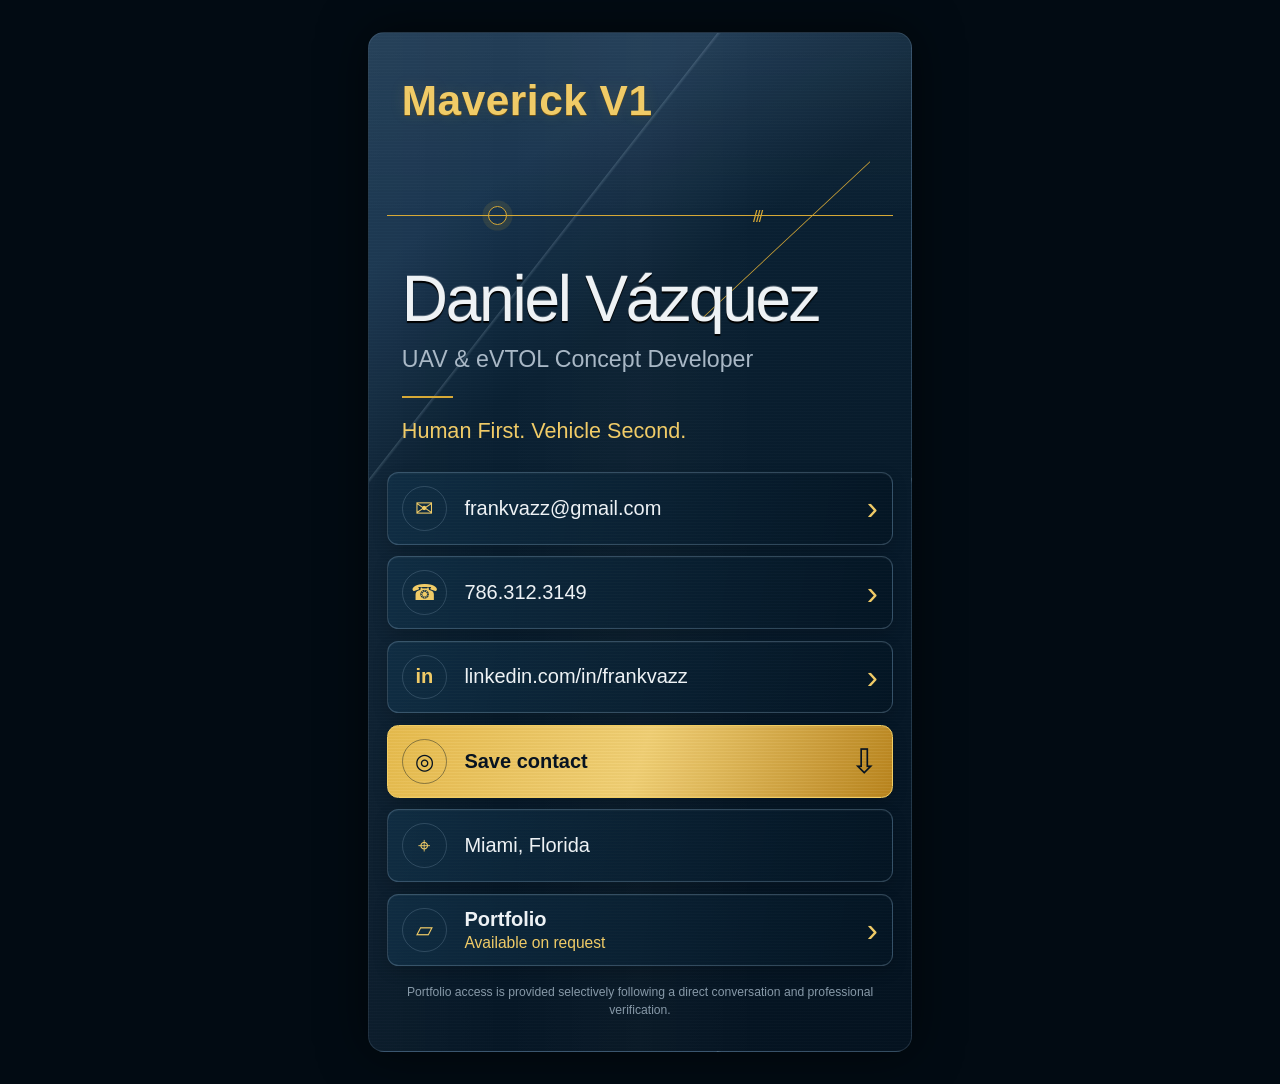
==== index.html @ b248a912 "Add interactive digital card" ====
<!doctype html>
<html lang="en">
<head>
  <meta charset="utf-8">
  <meta name="viewport" content="width=device-width, initial-scale=1, viewport-fit=cover">
  <meta name="theme-color" content="#061726">
  <meta name="description" content="Digital contact card for Daniel Vázquez, UAV & eVTOL Concept Developer.">
  <title>Daniel Vázquez | Digital Card</title>
  <link rel="stylesheet" href="styles.css">
</head>
<body>
  <main class="card" aria-label="Daniel Vázquez digital business card">
    <header class="brand">
      <p class="product">Maverick V1</p>
      <div class="circuit" aria-hidden="true">
        <span class="node"></span>
        <span class="slashes">///</span>
      </div>
    </header>

    <section class="identity">
      <h1>Daniel Vázquez</h1>
      <p class="role">UAV &amp; eVTOL Concept Developer</p>
      <span class="accent-line" aria-hidden="true"></span>
      <p class="doctrine">Human First. Vehicle Second.</p>
    </section>

    <nav class="actions" aria-label="Contact options">
      <a class="action" href="mailto:frankvazz@gmail.com" aria-label="Email Daniel Vázquez">
        <span class="icon" aria-hidden="true">✉</span>
        <span class="action-text">frankvazz@gmail.com</span>
        <span class="chevron" aria-hidden="true">›</span>
      </a>

      <a class="action" href="tel:+17863123149" aria-label="Call Daniel Vázquez">
        <span class="icon" aria-hidden="true">☎</span>
        <span class="action-text">786.312.3149</span>
        <span class="chevron" aria-hidden="true">›</span>
      </a>

      <a class="action" href="https://www.linkedin.com/in/frankvazz" target="_blank" rel="noopener noreferrer" aria-label="Open Daniel Vázquez on LinkedIn">
        <span class="icon linkedin" aria-hidden="true">in</span>
        <span class="action-text">linkedin.com/in/frankvazz</span>
        <span class="chevron" aria-hidden="true">›</span>
      </a>

      <a class="action save" href="Daniel_Vazquez.vcf" download aria-label="Save Daniel Vázquez to contacts">
        <span class="icon save-icon" aria-hidden="true">◎</span>
        <span class="action-text">Save contact</span>
        <span class="download" aria-hidden="true">⇩</span>
      </a>

      <div class="action static" aria-label="Location: Miami, Florida">
        <span class="icon" aria-hidden="true">⌖</span>
        <span class="action-text">Miami, Florida</span>
      </div>

      <a class="action portfolio" href="mailto:frankvazz@gmail.com?subject=Portfolio%20request%20%E2%80%94%20Maverick%20V1&amp;body=Hello%20Daniel%2C%0A%0AI%20would%20like%20to%20request%20access%20to%20your%20Maverick%20V1%20portfolio.%0A%0AName%3A%0ACompany%20or%20organization%3A%0APurpose%20of%20request%3A%0A" aria-label="Request the Maverick V1 portfolio by email">
        <span class="icon" aria-hidden="true">▱</span>
        <span class="action-text"><strong>Portfolio</strong><small>Available on request</small></span>
        <span class="chevron" aria-hidden="true">›</span>
      </a>
    </nav>

    <p class="notice">Portfolio access is provided selectively following a direct conversation and professional verification.</p>
  </main>
</body>
</html>
---- styles.css ----
:root {
  color-scheme: dark;
  --navy: #061726;
  --navy-2: #0a2033;
  --steel: #18354f;
  --gold: #d7a936;
  --gold-light: #f0cb67;
  --silver: #eef2f5;
  --muted: #a9b8c6;
  --line: rgba(155, 187, 211, .28);
}

* { box-sizing: border-box; }

html { min-height: 100%; background: #020b13; }

body {
  min-height: 100%;
  margin: 0;
  font-family: Inter, "Segoe UI", Arial, sans-serif;
  color: var(--silver);
  background: #020b13;
}

.card {
  position: relative;
  width: min(100%, 34rem);
  min-height: 100svh;
  margin: 0 auto;
  padding: max(2.2rem, env(safe-area-inset-top)) 1.1rem max(2rem, env(safe-area-inset-bottom));
  overflow: hidden;
  background:
    linear-gradient(128deg, transparent 0 26%, rgba(186, 213, 232, .18) 26.08%, transparent 26.35%),
    linear-gradient(180deg, rgba(255,255,255,.045), transparent 18%),
    repeating-linear-gradient(0deg, rgba(255,255,255,.013) 0 1px, rgba(0,0,0,.013) 1px 3px),
    linear-gradient(145deg, var(--steel) 0 17%, var(--navy-2) 33%, var(--navy) 76%, #04121f 100%);
  box-shadow: 0 0 3rem rgba(0, 0, 0, .55);
}

.card::after {
  content: "";
  position: absolute;
  inset: 0;
  pointer-events: none;
  background: linear-gradient(90deg, rgba(255,255,255,.025), transparent 25%, rgba(255,255,255,.018) 50%, transparent 72%);
  mix-blend-mode: screen;
}

.brand, .identity, .actions, .notice { position: relative; z-index: 1; }

.brand { padding: .55rem .95rem 1.8rem; }

.product {
  margin: 0;
  color: var(--gold-light);
  font-size: clamp(1.75rem, 8vw, 2.65rem);
  font-weight: 600;
  letter-spacing: .012em;
  text-shadow: 0 1px 0 #684d14, 0 0 1rem rgba(215,169,54,.12);
}

.circuit {
  position: relative;
  height: 5.3rem;
  margin: .4rem -.95rem 0;
  border-bottom: 1px solid var(--gold);
}

.circuit::after {
  content: "";
  position: absolute;
  right: 4.5%;
  bottom: -.05rem;
  width: 34%;
  height: 3.4rem;
  border-top: 1px solid var(--gold);
  transform: skewY(-43deg);
  transform-origin: right bottom;
}

.node {
  position: absolute;
  left: 20%;
  bottom: -.6rem;
  width: 1.2rem;
  height: 1.2rem;
  border: 1px solid var(--gold);
  border-radius: 50%;
  box-shadow: 0 0 0 .35rem rgba(215,169,54,.12);
}

.slashes { position: absolute; right: 26%; bottom: -.65rem; color: var(--gold); letter-spacing: -.1em; }

.identity { padding: 1.3rem .95rem 1.75rem; }

h1 {
  margin: 0;
  font-size: clamp(2.45rem, 11vw, 4rem);
  line-height: 1.05;
  font-weight: 400;
  letter-spacing: -.035em;
  text-shadow: 0 2px 1px #000, 0 -1px rgba(255,255,255,.28);
}

.role { margin: .8rem 0 0; color: var(--muted); font-size: clamp(1rem, 4.4vw, 1.45rem); }

.accent-line { display: block; width: 3.2rem; height: 2px; margin: 1.45rem 0 1.25rem; background: var(--gold); }

.doctrine { margin: 0; color: var(--gold-light); font-size: clamp(1.05rem, 4.5vw, 1.35rem); }

.actions { display: grid; gap: .72rem; }

.action {
  min-height: 4.55rem;
  display: grid;
  grid-template-columns: 3.25rem minmax(0,1fr) 1.6rem;
  align-items: center;
  gap: .65rem;
  padding: .55rem .9rem;
  color: var(--silver);
  text-decoration: none;
  border: 1px solid var(--line);
  border-radius: .72rem;
  background:
    repeating-linear-gradient(0deg, rgba(255,255,255,.012) 0 1px, transparent 1px 3px),
    linear-gradient(100deg, rgba(17,49,73,.72), rgba(4,21,35,.88));
  box-shadow: inset 0 1px rgba(255,255,255,.035), 0 .35rem .9rem rgba(0,0,0,.16);
  transition: border-color .18s ease, transform .18s ease, background .18s ease;
}

a.action:hover, a.action:focus-visible { border-color: rgba(240,203,103,.75); background-color: #102c43; transform: translateY(-1px); outline: none; }

.icon {
  width: 2.8rem;
  height: 2.8rem;
  display: grid;
  place-items: center;
  color: var(--gold-light);
  border: 1px solid rgba(159,188,211,.22);
  border-radius: 50%;
  font-size: 1.4rem;
  font-weight: 500;
}

.linkedin { font-weight: 700; font-size: 1.25rem; }
.action-text { min-width: 0; overflow-wrap: anywhere; font-size: clamp(1rem, 4.2vw, 1.25rem); }
.chevron, .download { justify-self: end; color: var(--gold-light); font-size: 2.1rem; font-weight: 300; }

.save {
  color: #071321;
  border-color: #f1cd63;
  background:
    repeating-linear-gradient(0deg, rgba(255,255,255,.05) 0 1px, rgba(80,50,0,.025) 1px 3px),
    linear-gradient(110deg, #e6bb4d, #f0cf74 50%, #b9841d);
  font-weight: 600;
}

.save .icon { color: #071321; border-color: rgba(7,19,33,.42); }
.save .download { color: #071321; }
.static { cursor: default; }
.portfolio .action-text { display: grid; gap: .15rem; }
.portfolio small { color: var(--gold-light); font-size: .78em; }

.notice {
  margin: 1.1rem .65rem 0;
  color: #8799a8;
  font-size: .76rem;
  line-height: 1.45;
  text-align: center;
}

@media (min-width: 38rem) {
  body { padding: 2rem 0; }
  .card { min-height: auto; border: 1px solid rgba(172,201,222,.16); border-radius: 1rem; }
}

@media (prefers-reduced-motion: reduce) {
  .action { transition: none; }
}
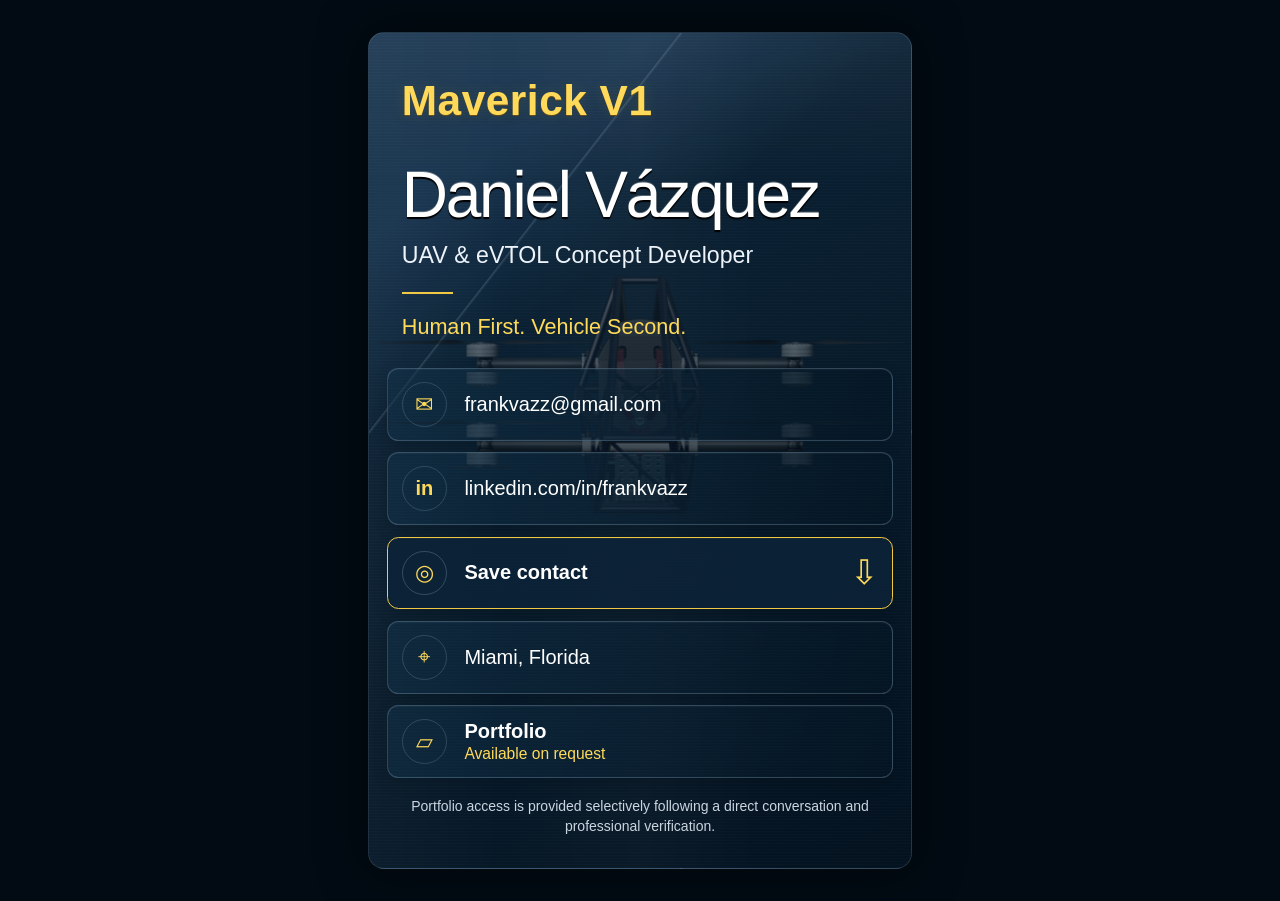
==== commit 5516bab9: "Update Maverick card background and remove phone" ====
--- a/index.html
+++ b/index.html
@@ -1,68 +1,58 @@
-<!doctype html>
-<html lang="en">
-<head>
-  <meta charset="utf-8">
-  <meta name="viewport" content="width=device-width, initial-scale=1, viewport-fit=cover">
-  <meta name="theme-color" content="#061726">
-  <meta name="description" content="Digital contact card for Daniel Vázquez, UAV & eVTOL Concept Developer.">
-  <title>Daniel Vázquez | Digital Card</title>
-  <link rel="stylesheet" href="styles.css">
-</head>
-<body>
-  <main class="card" aria-label="Daniel Vázquez digital business card">
-    <header class="brand">
-      <p class="product">Maverick V1</p>
-      <div class="circuit" aria-hidden="true">
-        <span class="node"></span>
-        <span class="slashes">///</span>
-      </div>
-    </header>
-
-    <section class="identity">
-      <h1>Daniel Vázquez</h1>
-      <p class="role">UAV &amp; eVTOL Concept Developer</p>
-      <span class="accent-line" aria-hidden="true"></span>
-      <p class="doctrine">Human First. Vehicle Second.</p>
-    </section>
-
-    <nav class="actions" aria-label="Contact options">
-      <a class="action" href="mailto:frankvazz@gmail.com" aria-label="Email Daniel Vázquez">
-        <span class="icon" aria-hidden="true">✉</span>
-        <span class="action-text">frankvazz@gmail.com</span>
-        <span class="chevron" aria-hidden="true">›</span>
-      </a>
-
-      <a class="action" href="tel:+17863123149" aria-label="Call Daniel Vázquez">
-        <span class="icon" aria-hidden="true">☎</span>
-        <span class="action-text">786.312.3149</span>
-        <span class="chevron" aria-hidden="true">›</span>
-      </a>
-
-      <a class="action" href="https://www.linkedin.com/in/frankvazz" target="_blank" rel="noopener noreferrer" aria-label="Open Daniel Vázquez on LinkedIn">
-        <span class="icon linkedin" aria-hidden="true">in</span>
-        <span class="action-text">linkedin.com/in/frankvazz</span>
-        <span class="chevron" aria-hidden="true">›</span>
-      </a>
-
-      <a class="action save" href="Daniel_Vazquez.vcf" download aria-label="Save Daniel Vázquez to contacts">
-        <span class="icon save-icon" aria-hidden="true">◎</span>
-        <span class="action-text">Save contact</span>
-        <span class="download" aria-hidden="true">⇩</span>
-      </a>
-
-      <div class="action static" aria-label="Location: Miami, Florida">
-        <span class="icon" aria-hidden="true">⌖</span>
-        <span class="action-text">Miami, Florida</span>
-      </div>
-
-      <a class="action portfolio" href="mailto:frankvazz@gmail.com?subject=Portfolio%20request%20%E2%80%94%20Maverick%20V1&amp;body=Hello%20Daniel%2C%0A%0AI%20would%20like%20to%20request%20access%20to%20your%20Maverick%20V1%20portfolio.%0A%0AName%3A%0ACompany%20or%20organization%3A%0APurpose%20of%20request%3A%0A" aria-label="Request the Maverick V1 portfolio by email">
-        <span class="icon" aria-hidden="true">▱</span>
-        <span class="action-text"><strong>Portfolio</strong><small>Available on request</small></span>
-        <span class="chevron" aria-hidden="true">›</span>
-      </a>
-    </nav>
-
-    <p class="notice">Portfolio access is provided selectively following a direct conversation and professional verification.</p>
-  </main>
-</body>
-</html>
+<!doctype html>
+<html lang="en">
+<head>
+  <meta charset="utf-8">
+  <meta name="viewport" content="width=device-width, initial-scale=1, viewport-fit=cover">
+  <meta name="theme-color" content="#061726">
+  <meta name="description" content="Digital contact card for Daniel Vázquez, UAV & eVTOL Concept Developer.">
+  <title>Daniel Vázquez | Digital Card</title>
+  <link rel="stylesheet" href="styles.css">
+</head>
+<body>
+  <main class="card" aria-label="Daniel Vázquez digital business card">
+    <header class="brand">
+      <p class="product">Maverick V1</p>
+    </header>
+
+    <section class="identity">
+      <h1>Daniel Vázquez</h1>
+      <p class="role">UAV &amp; eVTOL Concept Developer</p>
+      <span class="accent-line" aria-hidden="true"></span>
+      <p class="doctrine">Human First. Vehicle Second.</p>
+    </section>
+
+    <nav class="actions" aria-label="Contact options">
+      <a class="action" href="mailto:frankvazz@gmail.com" aria-label="Email Daniel Vázquez">
+        <span class="icon" aria-hidden="true">✉</span>
+        <span class="action-text">frankvazz@gmail.com</span>
+        <span class="chevron" aria-hidden="true">›</span>
+      </a>
+
+      <a class="action" href="https://www.linkedin.com/in/frankvazz" target="_blank" rel="noopener noreferrer" aria-label="Open Daniel Vázquez on LinkedIn">
+        <span class="icon linkedin" aria-hidden="true">in</span>
+        <span class="action-text">linkedin.com/in/frankvazz</span>
+        <span class="chevron" aria-hidden="true">›</span>
+      </a>
+
+      <a class="action save" href="Daniel_Vazquez.vcf" download aria-label="Save Daniel Vázquez to contacts">
+        <span class="icon save-icon" aria-hidden="true">◎</span>
+        <span class="action-text">Save contact</span>
+        <span class="download" aria-hidden="true">⇩</span>
+      </a>
+
+      <div class="action static" aria-label="Location: Miami, Florida">
+        <span class="icon" aria-hidden="true">⌖</span>
+        <span class="action-text">Miami, Florida</span>
+      </div>
+
+      <a class="action portfolio" href="mailto:frankvazz@gmail.com?subject=Portfolio%20request%20%E2%80%94%20Maverick%20V1&amp;body=Hello%20Daniel%2C%0A%0AI%20would%20like%20to%20request%20access%20to%20your%20Maverick%20V1%20portfolio.%0A%0AName%3A%0ACompany%20or%20organization%3A%0APurpose%20of%20request%3A%0A" aria-label="Request the Maverick V1 portfolio by email">
+        <span class="icon" aria-hidden="true">▱</span>
+        <span class="action-text"><strong>Portfolio</strong><small>Available on request</small></span>
+        <span class="chevron" aria-hidden="true">›</span>
+      </a>
+    </nav>
+
+    <p class="notice">Portfolio access is provided selectively following a direct conversation and professional verification.</p>
+  </main>
+</body>
+</html>
--- a/styles.css
+++ b/styles.css
@@ -1,179 +1,187 @@
-:root {
-  color-scheme: dark;
-  --navy: #061726;
-  --navy-2: #0a2033;
-  --steel: #18354f;
-  --gold: #d7a936;
-  --gold-light: #f0cb67;
-  --silver: #eef2f5;
-  --muted: #a9b8c6;
-  --line: rgba(155, 187, 211, .28);
-}
-
-* { box-sizing: border-box; }
-
-html { min-height: 100%; background: #020b13; }
-
-body {
-  min-height: 100%;
-  margin: 0;
-  font-family: Inter, "Segoe UI", Arial, sans-serif;
-  color: var(--silver);
-  background: #020b13;
-}
-
-.card {
-  position: relative;
-  width: min(100%, 34rem);
-  min-height: 100svh;
-  margin: 0 auto;
-  padding: max(2.2rem, env(safe-area-inset-top)) 1.1rem max(2rem, env(safe-area-inset-bottom));
-  overflow: hidden;
-  background:
-    linear-gradient(128deg, transparent 0 26%, rgba(186, 213, 232, .18) 26.08%, transparent 26.35%),
-    linear-gradient(180deg, rgba(255,255,255,.045), transparent 18%),
-    repeating-linear-gradient(0deg, rgba(255,255,255,.013) 0 1px, rgba(0,0,0,.013) 1px 3px),
-    linear-gradient(145deg, var(--steel) 0 17%, var(--navy-2) 33%, var(--navy) 76%, #04121f 100%);
-  box-shadow: 0 0 3rem rgba(0, 0, 0, .55);
-}
-
-.card::after {
-  content: "";
-  position: absolute;
-  inset: 0;
-  pointer-events: none;
-  background: linear-gradient(90deg, rgba(255,255,255,.025), transparent 25%, rgba(255,255,255,.018) 50%, transparent 72%);
-  mix-blend-mode: screen;
-}
-
-.brand, .identity, .actions, .notice { position: relative; z-index: 1; }
-
-.brand { padding: .55rem .95rem 1.8rem; }
-
-.product {
-  margin: 0;
-  color: var(--gold-light);
-  font-size: clamp(1.75rem, 8vw, 2.65rem);
-  font-weight: 600;
-  letter-spacing: .012em;
-  text-shadow: 0 1px 0 #684d14, 0 0 1rem rgba(215,169,54,.12);
-}
-
-.circuit {
-  position: relative;
-  height: 5.3rem;
-  margin: .4rem -.95rem 0;
-  border-bottom: 1px solid var(--gold);
-}
-
-.circuit::after {
-  content: "";
-  position: absolute;
-  right: 4.5%;
-  bottom: -.05rem;
-  width: 34%;
-  height: 3.4rem;
-  border-top: 1px solid var(--gold);
-  transform: skewY(-43deg);
-  transform-origin: right bottom;
-}
-
-.node {
-  position: absolute;
-  left: 20%;
-  bottom: -.6rem;
-  width: 1.2rem;
-  height: 1.2rem;
-  border: 1px solid var(--gold);
-  border-radius: 50%;
-  box-shadow: 0 0 0 .35rem rgba(215,169,54,.12);
-}
-
-.slashes { position: absolute; right: 26%; bottom: -.65rem; color: var(--gold); letter-spacing: -.1em; }
-
-.identity { padding: 1.3rem .95rem 1.75rem; }
-
-h1 {
-  margin: 0;
-  font-size: clamp(2.45rem, 11vw, 4rem);
-  line-height: 1.05;
-  font-weight: 400;
-  letter-spacing: -.035em;
-  text-shadow: 0 2px 1px #000, 0 -1px rgba(255,255,255,.28);
-}
-
-.role { margin: .8rem 0 0; color: var(--muted); font-size: clamp(1rem, 4.4vw, 1.45rem); }
-
-.accent-line { display: block; width: 3.2rem; height: 2px; margin: 1.45rem 0 1.25rem; background: var(--gold); }
-
-.doctrine { margin: 0; color: var(--gold-light); font-size: clamp(1.05rem, 4.5vw, 1.35rem); }
-
-.actions { display: grid; gap: .72rem; }
-
-.action {
-  min-height: 4.55rem;
-  display: grid;
-  grid-template-columns: 3.25rem minmax(0,1fr) 1.6rem;
-  align-items: center;
-  gap: .65rem;
-  padding: .55rem .9rem;
-  color: var(--silver);
-  text-decoration: none;
-  border: 1px solid var(--line);
-  border-radius: .72rem;
-  background:
-    repeating-linear-gradient(0deg, rgba(255,255,255,.012) 0 1px, transparent 1px 3px),
-    linear-gradient(100deg, rgba(17,49,73,.72), rgba(4,21,35,.88));
-  box-shadow: inset 0 1px rgba(255,255,255,.035), 0 .35rem .9rem rgba(0,0,0,.16);
-  transition: border-color .18s ease, transform .18s ease, background .18s ease;
-}
-
-a.action:hover, a.action:focus-visible { border-color: rgba(240,203,103,.75); background-color: #102c43; transform: translateY(-1px); outline: none; }
-
-.icon {
-  width: 2.8rem;
-  height: 2.8rem;
-  display: grid;
-  place-items: center;
-  color: var(--gold-light);
-  border: 1px solid rgba(159,188,211,.22);
-  border-radius: 50%;
-  font-size: 1.4rem;
-  font-weight: 500;
-}
-
-.linkedin { font-weight: 700; font-size: 1.25rem; }
-.action-text { min-width: 0; overflow-wrap: anywhere; font-size: clamp(1rem, 4.2vw, 1.25rem); }
-.chevron, .download { justify-self: end; color: var(--gold-light); font-size: 2.1rem; font-weight: 300; }
-
-.save {
-  color: #071321;
-  border-color: #f1cd63;
-  background:
-    repeating-linear-gradient(0deg, rgba(255,255,255,.05) 0 1px, rgba(80,50,0,.025) 1px 3px),
-    linear-gradient(110deg, #e6bb4d, #f0cf74 50%, #b9841d);
-  font-weight: 600;
-}
-
-.save .icon { color: #071321; border-color: rgba(7,19,33,.42); }
-.save .download { color: #071321; }
-.static { cursor: default; }
-.portfolio .action-text { display: grid; gap: .15rem; }
-.portfolio small { color: var(--gold-light); font-size: .78em; }
-
-.notice {
-  margin: 1.1rem .65rem 0;
-  color: #8799a8;
-  font-size: .76rem;
-  line-height: 1.45;
-  text-align: center;
-}
-
-@media (min-width: 38rem) {
-  body { padding: 2rem 0; }
-  .card { min-height: auto; border: 1px solid rgba(172,201,222,.16); border-radius: 1rem; }
-}
-
-@media (prefers-reduced-motion: reduce) {
-  .action { transition: none; }
-}
+:root {
+  color-scheme: dark;
+  --navy: #061726;
+  --navy-2: #0a2033;
+  --steel: #18354f;
+  --gold: #f1c843;
+  --gold-light: #ffda5a;
+  --silver: #ffffff;
+  --muted: #edf3fa;
+  --line: rgba(155, 187, 211, .28);
+}
+
+* { box-sizing: border-box; }
+
+html { min-height: 100%; background: #020b13; }
+
+body {
+  min-height: 100%;
+  margin: 0;
+  font-family: Inter, "Segoe UI", Arial, sans-serif;
+  color: var(--silver);
+  background: #020b13;
+}
+
+.card {
+  position: relative;
+  width: min(100%, 34rem);
+  min-height: 100svh;
+  margin: 0 auto;
+  padding: max(2.2rem, env(safe-area-inset-top)) 1.1rem max(2rem, env(safe-area-inset-bottom));
+  overflow: hidden;
+  background:
+    linear-gradient(128deg, transparent 0 26%, rgba(186, 213, 232, .18) 26.08%, transparent 26.35%),
+    linear-gradient(180deg, rgba(255,255,255,.045), transparent 18%),
+    repeating-linear-gradient(0deg, rgba(255,255,255,.013) 0 1px, rgba(0,0,0,.013) 1px 3px),
+    linear-gradient(145deg, var(--steel) 0 17%, var(--navy-2) 33%, var(--navy) 76%, #04121f 100%);
+  box-shadow: 0 0 3rem rgba(0, 0, 0, .55);
+}
+
+.card::after {
+  content: "";
+  position: absolute;
+  inset: 0;
+  pointer-events: none;
+  background: linear-gradient(90deg, rgba(255,255,255,.025), transparent 25%, rgba(255,255,255,.018) 50%, transparent 72%);
+  mix-blend-mode: screen;
+}
+
+.card::before {
+  content: "";
+  position: absolute;
+  inset: 0;
+  pointer-events: none;
+  background: url("front-y.png") center 9rem / 125% auto no-repeat;
+  opacity: .45;
+}
+
+.brand, .identity, .actions, .notice { position: relative; z-index: 1; }
+
+.brand { padding: .55rem .95rem 1.8rem; }
+
+.product {
+  margin: 0;
+  color: var(--gold-light);
+  font-size: clamp(1.75rem, 8vw, 2.65rem);
+  font-weight: 600;
+  letter-spacing: .012em;
+  text-shadow: 0 1px 0 #684d14, 0 0 1rem rgba(215,169,54,.12);
+}
+
+.circuit {
+  position: relative;
+  height: 5.3rem;
+  margin: .4rem -.95rem 0;
+  border-bottom: 1px solid var(--gold);
+}
+
+.circuit::after {
+  content: "";
+  position: absolute;
+  right: 4.5%;
+  bottom: -.05rem;
+  width: 34%;
+  height: 3.4rem;
+  border-top: 1px solid var(--gold);
+  transform: skewY(-43deg);
+  transform-origin: right bottom;
+}
+
+.node {
+  position: absolute;
+  left: 20%;
+  bottom: -.6rem;
+  width: 1.2rem;
+  height: 1.2rem;
+  border: 1px solid var(--gold);
+  border-radius: 50%;
+  box-shadow: 0 0 0 .35rem rgba(215,169,54,.12);
+}
+
+.slashes { position: absolute; right: 26%; bottom: -.65rem; color: var(--gold); letter-spacing: -.1em; }
+
+.identity { padding: .5rem .95rem 1.75rem; }
+
+h1 {
+  margin: 0;
+  font-size: clamp(2.45rem, 11vw, 4rem);
+  line-height: 1.05;
+  font-weight: 400;
+  letter-spacing: -.035em;
+  text-shadow: 0 2px 1px #000, 0 -1px rgba(255,255,255,.28);
+}
+
+.role { margin: .8rem 0 0; color: var(--muted); font-size: clamp(1rem, 4.4vw, 1.45rem); }
+
+.accent-line { display: block; width: 3.2rem; height: 2px; margin: 1.45rem 0 1.25rem; background: var(--gold); }
+
+.doctrine { margin: 0; color: var(--gold-light); font-size: clamp(1.05rem, 4.5vw, 1.35rem); }
+
+.actions { display: grid; gap: .72rem; }
+
+.action {
+  min-height: 4.55rem;
+  display: grid;
+  grid-template-columns: 3.25rem minmax(0,1fr) 1.6rem;
+  align-items: center;
+  gap: .65rem;
+  padding: .55rem .9rem;
+  color: var(--silver);
+  text-decoration: none;
+  border: 1px solid var(--line);
+  border-radius: .72rem;
+  background:
+    repeating-linear-gradient(0deg, rgba(255,255,255,.012) 0 1px, transparent 1px 3px),
+    linear-gradient(100deg, rgba(17,49,73,.52), rgba(4,21,35,.72));
+  box-shadow: inset 0 1px rgba(255,255,255,.035), 0 .35rem .9rem rgba(0,0,0,.16);
+  transition: border-color .18s ease, transform .18s ease, background .18s ease;
+}
+
+a.action:hover, a.action:focus-visible { border-color: rgba(240,203,103,.75); background-color: #102c43; transform: translateY(-1px); outline: none; }
+
+.icon {
+  width: 2.8rem;
+  height: 2.8rem;
+  display: grid;
+  place-items: center;
+  color: var(--gold-light);
+  border: 1px solid rgba(159,188,211,.22);
+  border-radius: 50%;
+  font-size: 1.4rem;
+  font-weight: 500;
+}
+
+.linkedin { font-weight: 700; font-size: 1.25rem; }
+.action-text { min-width: 0; overflow-wrap: anywhere; font-size: clamp(1rem, 4.2vw, 1.25rem); }
+.chevron { display: none; }
+.download { justify-self: end; color: var(--gold-light); font-size: 2.1rem; font-weight: 300; }
+
+.save {
+  color: var(--silver);
+  border-color: var(--gold);
+  background: rgba(12, 35, 56, .85);
+  font-weight: 600;
+}
+
+.save .icon { color: var(--gold-light); border-color: var(--line); }
+.save .download { color: var(--gold-light); }
+.static { cursor: default; }
+.portfolio .action-text { display: grid; gap: .15rem; }
+.portfolio small { color: var(--gold-light); font-size: .78em; }
+
+.notice {
+  margin: 1.1rem .65rem 0;
+  color: #cad5e0;
+  font-size: .875rem;
+  line-height: 1.45;
+  text-align: center;
+}
+
+@media (min-width: 38rem) {
+  body { padding: 2rem 0; }
+  .card { min-height: auto; border: 1px solid rgba(172,201,222,.16); border-radius: 1rem; }
+}
+
+@media (prefers-reduced-motion: reduce) {
+  .action { transition: none; }
+}
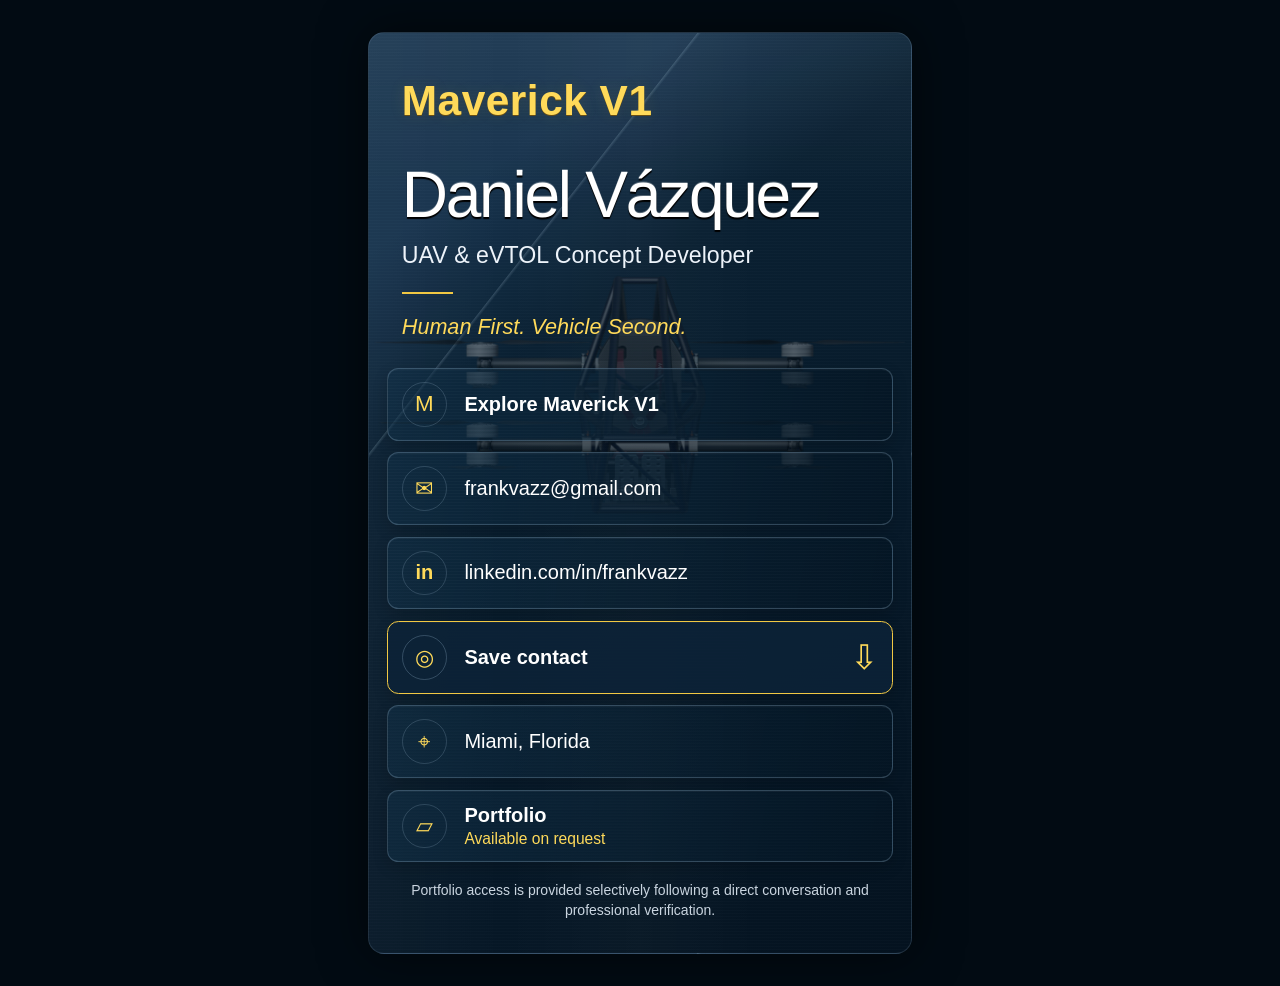
==== commit 32f27819: "Publish Maverick V1 website and community discussions" ====
--- a/index.html
+++ b/index.html
@@ -22,6 +22,10 @@
     </section>
 
     <nav class="actions" aria-label="Contact options">
+      <a class="action project" href="maverick.html" aria-label="Explore the Maverick V1 project">
+        <span class="icon" aria-hidden="true">M</span>
+        <span class="action-text"><strong>Explore Maverick V1</strong></span>
+      </a>
       <a class="action" href="mailto:frankvazz@gmail.com" aria-label="Email Daniel Vázquez">
         <span class="icon" aria-hidden="true">✉</span>
         <span class="action-text">frankvazz@gmail.com</span>
@@ -54,5 +58,7 @@
 
     <p class="notice">Portfolio access is provided selectively following a direct conversation and professional verification.</p>
   </main>
+  <div class="navigation-loader" hidden role="status" aria-live="polite"><span aria-hidden="true">🌀</span><span>Opening Maverick</span></div>
+  <script src="maverick.js" defer></script>
 </body>
 </html>
--- a/styles.css
+++ b/styles.css
@@ -115,7 +115,7 @@
 
 .accent-line { display: block; width: 3.2rem; height: 2px; margin: 1.45rem 0 1.25rem; background: var(--gold); }
 
-.doctrine { margin: 0; color: var(--gold-light); font-size: clamp(1.05rem, 4.5vw, 1.35rem); }
+.doctrine { margin: 0; color: var(--gold-light); font-size: clamp(1.05rem, 4.5vw, 1.35rem); font-style: italic; }
 
 .actions { display: grid; gap: .72rem; }
 
@@ -185,3 +185,26 @@
 @media (prefers-reduced-motion: reduce) {
   .action { transition: none; }
 }
+
+.navigation-loader[hidden] { display: none; }
+.navigation-loader {
+  position: fixed;
+  inset: 0;
+  z-index: 200;
+  background: rgba(3, 14, 24, .95);
+  display: flex;
+  align-items: center;
+  justify-content: center;
+  flex-direction: column;
+  gap: 1rem;
+  color: var(--gold-light);
+}
+.navigation-loader > span:first-child {
+  font-size: 3rem;
+  filter: grayscale(1) sepia(1) saturate(5);
+  animation: spiral-turn 1s linear infinite;
+}
+@keyframes spiral-turn { to { transform: rotate(360deg); } }
+@media (prefers-reduced-motion: reduce) {
+  .navigation-loader > span:first-child { animation: none; }
+}
